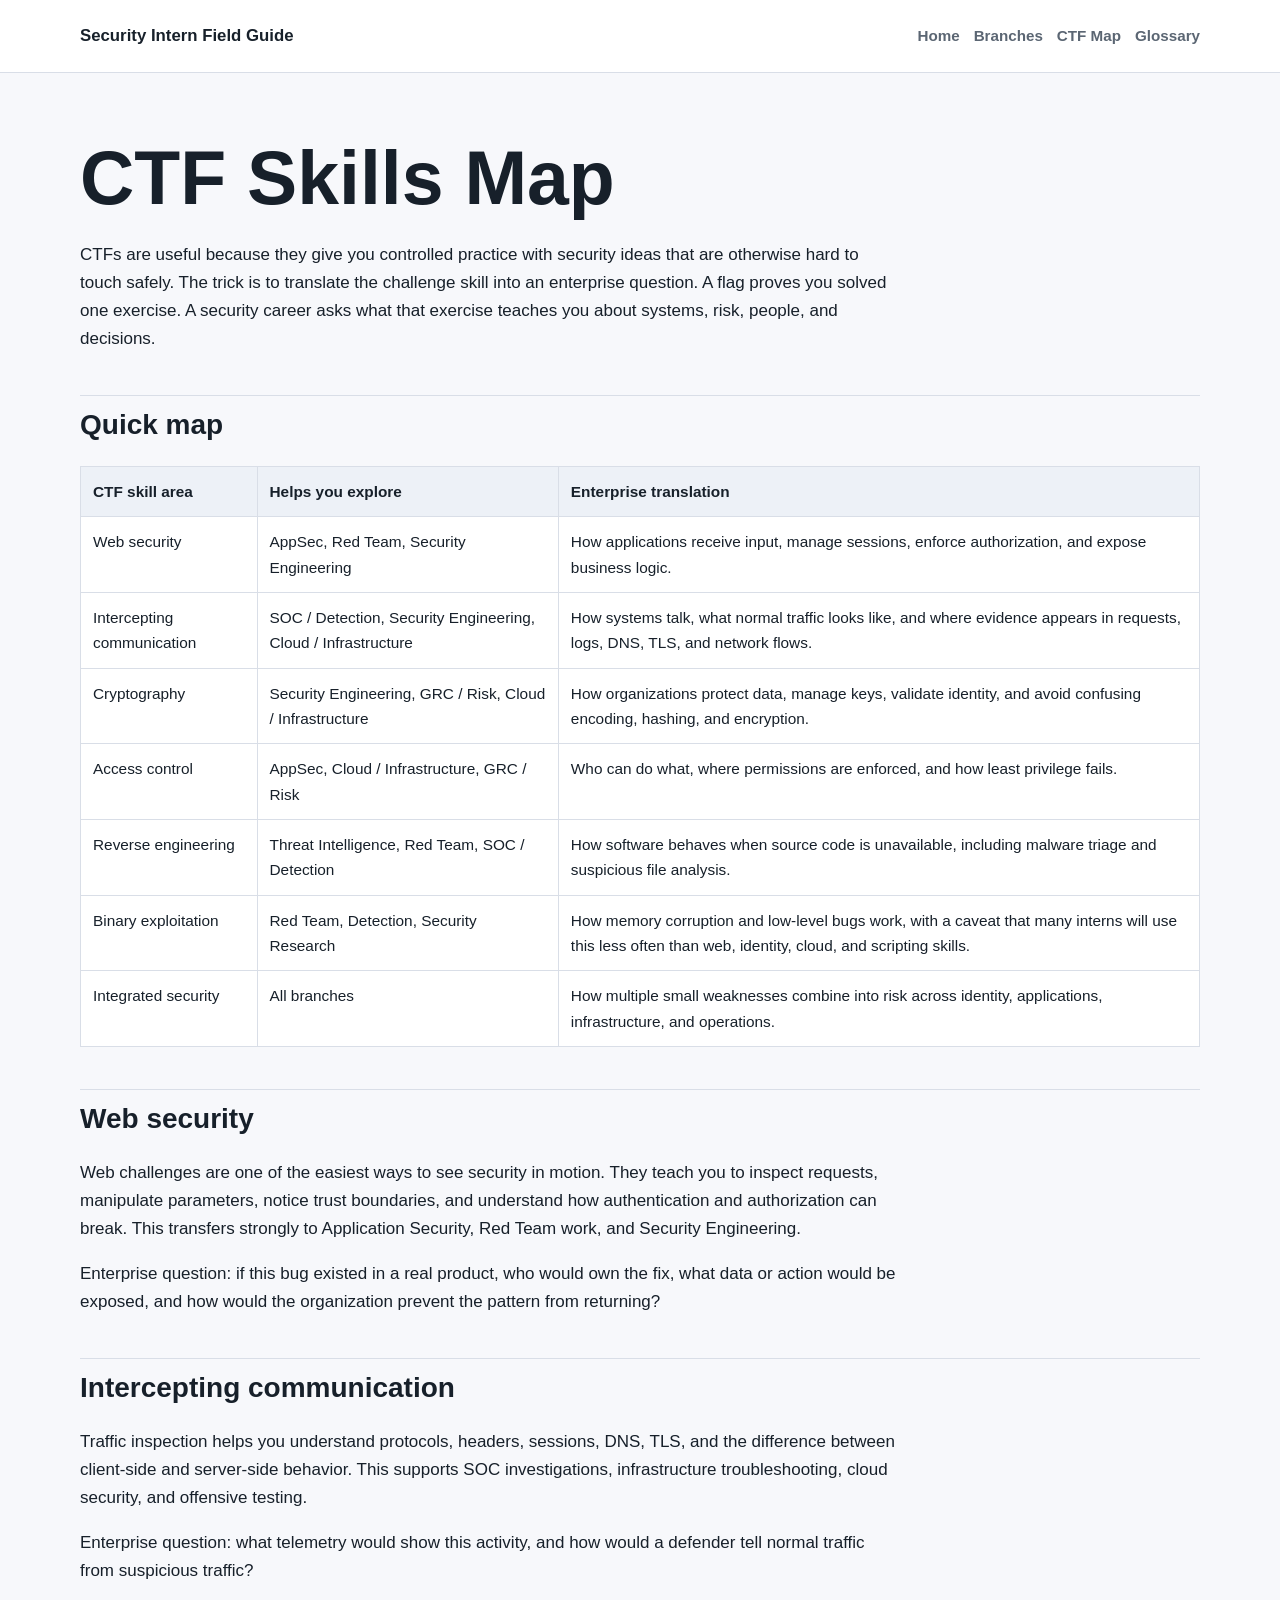
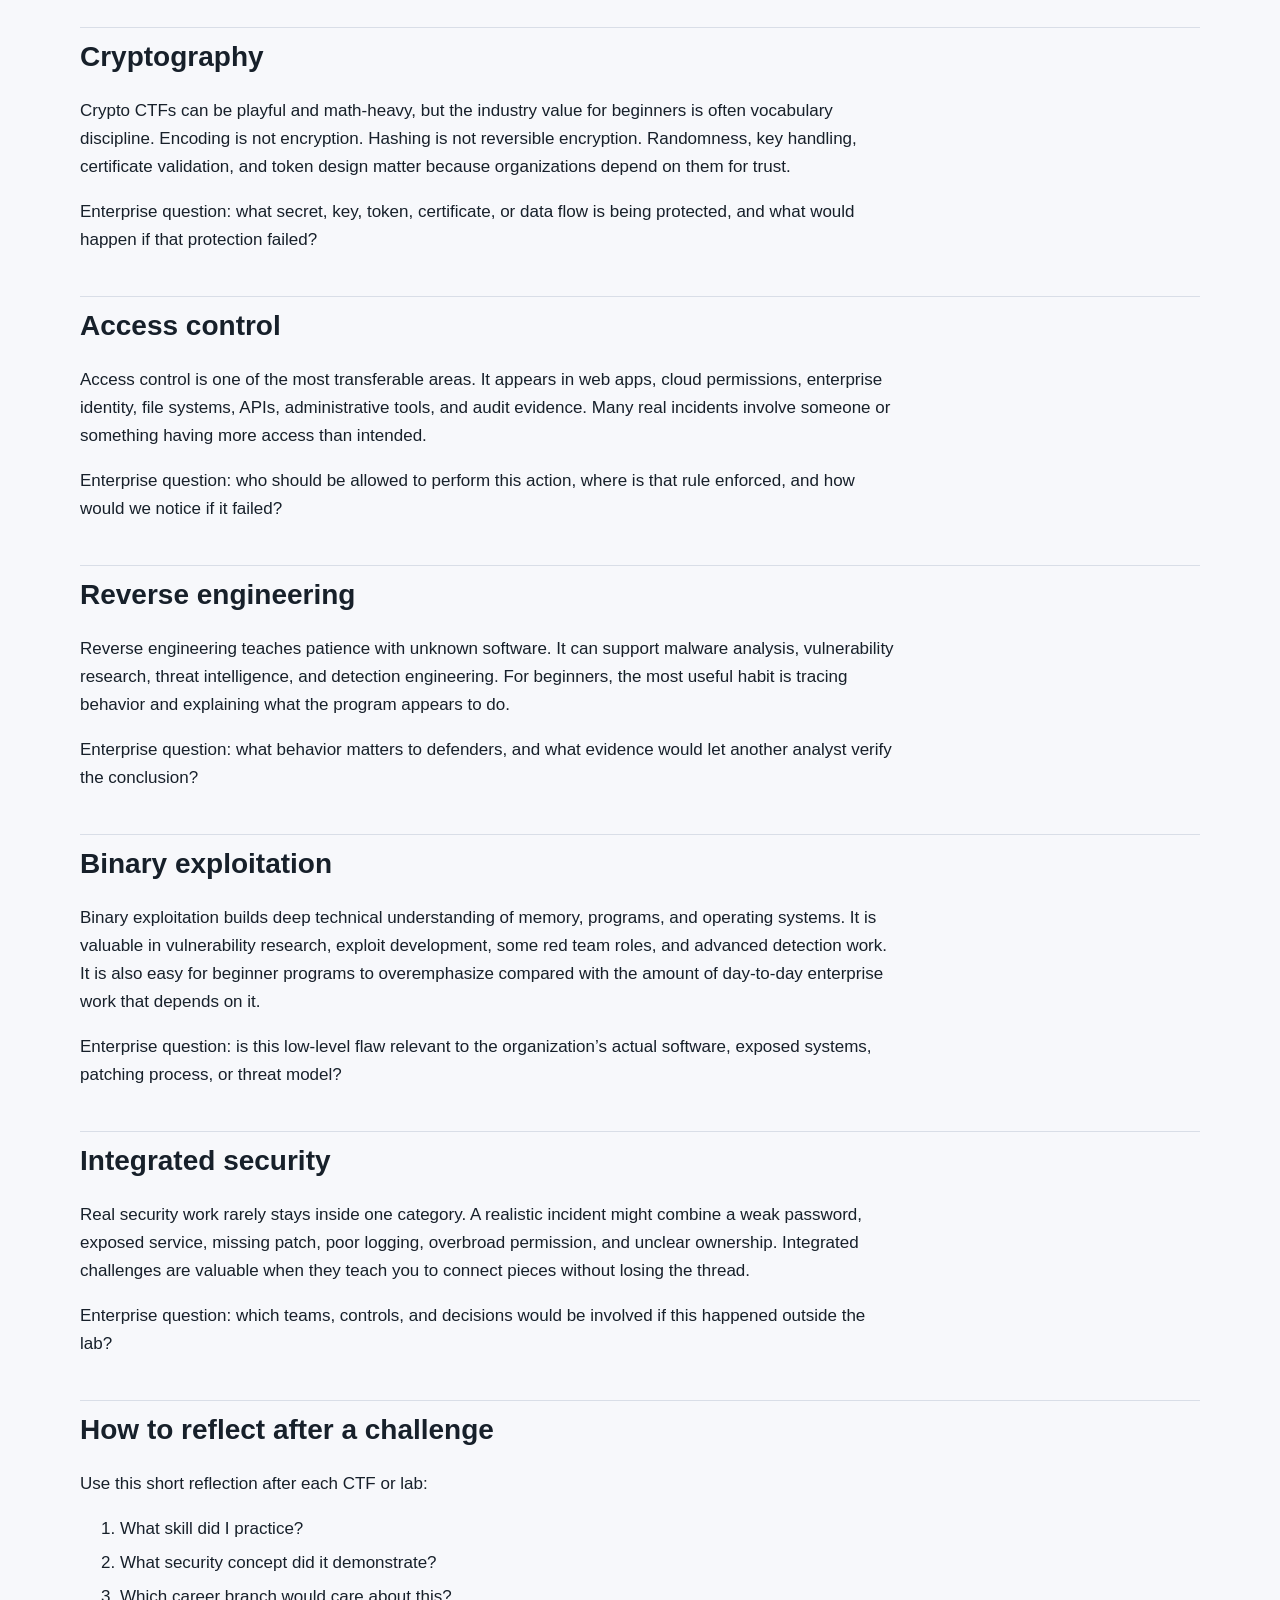
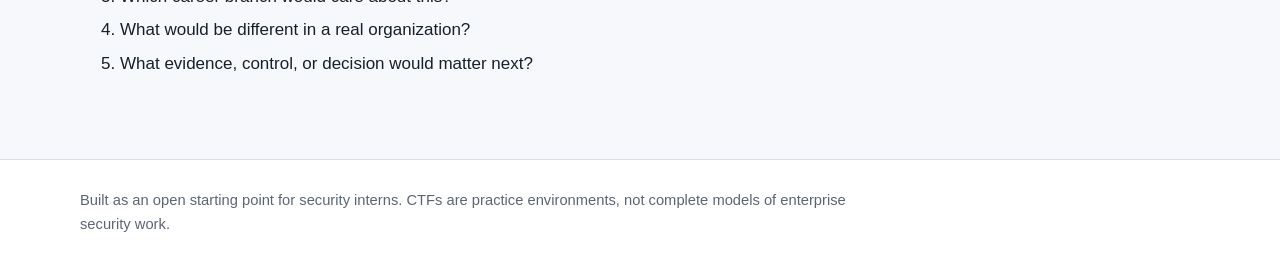
==== ctf-skills-map.html @ cdccdc78 "Codex init" ====
<!doctype html>
<html lang="en">
  <head>
    <meta charset="utf-8">
    <meta name="viewport" content="width=device-width, initial-scale=1">
    <title>CTF Skills Map | Security Intern Field Guide</title>
    <meta name="description" content="A beginner-friendly map of cybersecurity career branches, enterprise context, and CTF skills that transfer into real work.">
    <link rel="stylesheet" href="assets/css/style.css">
  </head>
  <body>
    <a class="skip-link" href="#content">Skip to content</a>
    <header class="site-header">
      <div class="wrap header-grid">
        <a class="brand" href="index.html">Security Intern Field Guide</a>
        <nav class="site-nav" aria-label="Primary navigation">
          <a href="index.html">Home</a>
          <a href="branches/soc-detection.html">Branches</a>
          <a href="ctf-skills-map.html">CTF Map</a>
          <a href="glossary.html">Glossary</a>
        </nav>
      </div>
    </header>
    <main id="content" class="wrap page-shell">
<h1>CTF Skills Map</h1>
<p>CTFs are useful because they give you controlled practice with security ideas that are otherwise hard to touch safely. The trick is to translate the challenge skill into an enterprise question. A flag proves you solved one exercise. A security career asks what that exercise teaches you about systems, risk, people, and decisions.</p>
<h2>Quick map</h2>
<table><thead><tr><th>CTF skill area</th><th>Helps you explore</th><th>Enterprise translation</th></tr></thead><tbody><tr><td>Web security</td><td>AppSec, Red Team, Security Engineering</td><td>How applications receive input, manage sessions, enforce authorization, and expose business logic.</td></tr><tr><td>Intercepting communication</td><td>SOC / Detection, Security Engineering, Cloud / Infrastructure</td><td>How systems talk, what normal traffic looks like, and where evidence appears in requests, logs, DNS, TLS, and network flows.</td></tr><tr><td>Cryptography</td><td>Security Engineering, GRC / Risk, Cloud / Infrastructure</td><td>How organizations protect data, manage keys, validate identity, and avoid confusing encoding, hashing, and encryption.</td></tr><tr><td>Access control</td><td>AppSec, Cloud / Infrastructure, GRC / Risk</td><td>Who can do what, where permissions are enforced, and how least privilege fails.</td></tr><tr><td>Reverse engineering</td><td>Threat Intelligence, Red Team, SOC / Detection</td><td>How software behaves when source code is unavailable, including malware triage and suspicious file analysis.</td></tr><tr><td>Binary exploitation</td><td>Red Team, Detection, Security Research</td><td>How memory corruption and low-level bugs work, with a caveat that many interns will use this less often than web, identity, cloud, and scripting skills.</td></tr><tr><td>Integrated security</td><td>All branches</td><td>How multiple small weaknesses combine into risk across identity, applications, infrastructure, and operations.</td></tr></tbody></table>
<h2>Web security</h2>
<p>Web challenges are one of the easiest ways to see security in motion. They teach you to inspect requests, manipulate parameters, notice trust boundaries, and understand how authentication and authorization can break. This transfers strongly to Application Security, Red Team work, and Security Engineering.</p>
<p>Enterprise question: if this bug existed in a real product, who would own the fix, what data or action would be exposed, and how would the organization prevent the pattern from returning?</p>
<h2>Intercepting communication</h2>
<p>Traffic inspection helps you understand protocols, headers, sessions, DNS, TLS, and the difference between client-side and server-side behavior. This supports SOC investigations, infrastructure troubleshooting, cloud security, and offensive testing.</p>
<p>Enterprise question: what telemetry would show this activity, and how would a defender tell normal traffic from suspicious traffic?</p>
<h2>Cryptography</h2>
<p>Crypto CTFs can be playful and math-heavy, but the industry value for beginners is often vocabulary discipline. Encoding is not encryption. Hashing is not reversible encryption. Randomness, key handling, certificate validation, and token design matter because organizations depend on them for trust.</p>
<p>Enterprise question: what secret, key, token, certificate, or data flow is being protected, and what would happen if that protection failed?</p>
<h2>Access control</h2>
<p>Access control is one of the most transferable areas. It appears in web apps, cloud permissions, enterprise identity, file systems, APIs, administrative tools, and audit evidence. Many real incidents involve someone or something having more access than intended.</p>
<p>Enterprise question: who should be allowed to perform this action, where is that rule enforced, and how would we notice if it failed?</p>
<h2>Reverse engineering</h2>
<p>Reverse engineering teaches patience with unknown software. It can support malware analysis, vulnerability research, threat intelligence, and detection engineering. For beginners, the most useful habit is tracing behavior and explaining what the program appears to do.</p>
<p>Enterprise question: what behavior matters to defenders, and what evidence would let another analyst verify the conclusion?</p>
<h2>Binary exploitation</h2>
<p>Binary exploitation builds deep technical understanding of memory, programs, and operating systems. It is valuable in vulnerability research, exploit development, some red team roles, and advanced detection work. It is also easy for beginner programs to overemphasize compared with the amount of day-to-day enterprise work that depends on it.</p>
<p>Enterprise question: is this low-level flaw relevant to the organization’s actual software, exposed systems, patching process, or threat model?</p>
<h2>Integrated security</h2>
<p>Real security work rarely stays inside one category. A realistic incident might combine a weak password, exposed service, missing patch, poor logging, overbroad permission, and unclear ownership. Integrated challenges are valuable when they teach you to connect pieces without losing the thread.</p>
<p>Enterprise question: which teams, controls, and decisions would be involved if this happened outside the lab?</p>
<h2>How to reflect after a challenge</h2>
<p>Use this short reflection after each CTF or lab:</p>
<ol>
<li>What skill did I practice?</li>
<li>What security concept did it demonstrate?</li>
<li>Which career branch would care about this?</li>
<li>What would be different in a real organization?</li>
<li>What evidence, control, or decision would matter next?</li>
</ol>
    </main>
    <footer class="site-footer">
      <div class="wrap">
        <p>Built as an open starting point for security interns. CTFs are practice environments, not complete models of enterprise security work.</p>
      </div>
    </footer>
  </body>
</html>
---- assets/css/style.css ----
:root {
  --bg: #f7f8fb;
  --paper: #ffffff;
  --ink: #17202a;
  --muted: #5b6673;
  --line: #d9dee7;
  --accent: #1f6f78;
  --accent-dark: #164f56;
  --soft: #eef7f7;
  --warn: #fff5df;
}

* {
  box-sizing: border-box;
}

body {
  margin: 0;
  background: var(--bg);
  color: var(--ink);
  font-family: -apple-system, BlinkMacSystemFont, "Segoe UI", sans-serif;
  font-size: 17px;
  line-height: 1.65;
}

a {
  color: var(--accent-dark);
  font-weight: 650;
}

a:hover {
  color: #0f3d43;
}

.wrap {
  width: min(1120px, calc(100% - 32px));
  margin: 0 auto;
}

.skip-link {
  position: absolute;
  left: -999px;
  top: 12px;
  background: var(--ink);
  color: white;
  padding: 8px 12px;
  z-index: 5;
}

.skip-link:focus {
  left: 12px;
}

.site-header {
  background: var(--paper);
  border-bottom: 1px solid var(--line);
}

.header-grid {
  min-height: 72px;
  display: flex;
  align-items: center;
  justify-content: space-between;
  gap: 24px;
}

.brand {
  color: var(--ink);
  font-size: 1.05rem;
  font-weight: 800;
  text-decoration: none;
}

.site-nav {
  display: flex;
  flex-wrap: wrap;
  gap: 14px;
}

.site-nav a {
  color: var(--muted);
  font-size: 0.95rem;
  text-decoration: none;
}

.page-shell {
  padding: 48px 0 64px;
}

.hero {
  padding: 38px 0 24px;
}

.eyebrow {
  color: var(--accent-dark);
  font-size: 0.85rem;
  font-weight: 800;
  letter-spacing: 0;
  text-transform: uppercase;
}

h1,
h2,
h3 {
  line-height: 1.2;
  letter-spacing: 0;
}

h1 {
  max-width: 780px;
  margin: 12px 0 18px;
  font-size: clamp(2.25rem, 7vw, 4.7rem);
}

h2 {
  margin-top: 42px;
  padding-top: 12px;
  border-top: 1px solid var(--line);
  font-size: 1.75rem;
}

h3 {
  margin-top: 28px;
  font-size: 1.2rem;
}

p {
  max-width: 820px;
}

ul,
ol {
  max-width: 860px;
}

li + li {
  margin-top: 0.35rem;
}

.lede {
  max-width: 820px;
  color: var(--muted);
  font-size: 1.25rem;
}

.grid {
  display: grid;
  grid-template-columns: repeat(auto-fit, minmax(240px, 1fr));
  gap: 16px;
  margin: 26px 0;
}

.card {
  min-height: 100%;
  padding: 18px;
  background: var(--paper);
  border: 1px solid var(--line);
  border-radius: 8px;
}

.card h3 {
  margin-top: 0;
}

.card p {
  margin-bottom: 0;
}

.callout {
  max-width: 860px;
  margin: 28px 0;
  padding: 18px 20px;
  background: var(--soft);
  border-left: 5px solid var(--accent);
  border-radius: 8px;
}

.note {
  max-width: 860px;
  margin: 28px 0;
  padding: 18px 20px;
  background: var(--warn);
  border-left: 5px solid #c27b24;
  border-radius: 8px;
}

.branch-nav {
  display: grid;
  grid-template-columns: repeat(auto-fit, minmax(220px, 1fr));
  gap: 12px;
  margin: 24px 0 36px;
}

.branch-nav a {
  display: block;
  padding: 14px 16px;
  background: var(--paper);
  border: 1px solid var(--line);
  border-radius: 8px;
  text-decoration: none;
}

table {
  width: 100%;
  margin: 24px 0;
  border-collapse: collapse;
  background: var(--paper);
  font-size: 0.96rem;
}

th,
td {
  padding: 12px;
  border: 1px solid var(--line);
  text-align: left;
  vertical-align: top;
}

th {
  background: #edf1f7;
}

code {
  padding: 0.12em 0.32em;
  background: #e9edf3;
  border-radius: 4px;
  font-size: 0.92em;
}

.site-footer {
  padding: 28px 0;
  color: var(--muted);
  background: var(--paper);
  border-top: 1px solid var(--line);
  font-size: 0.92rem;
}

.site-footer p {
  margin: 0;
}

@media (max-width: 760px) {
  body {
    font-size: 16px;
  }

  .header-grid {
    align-items: flex-start;
    flex-direction: column;
    padding: 16px 0;
  }

  .site-nav {
    gap: 10px 14px;
  }

  .page-shell {
    padding-top: 24px;
  }

  table {
    display: block;
    overflow-x: auto;
  }
}
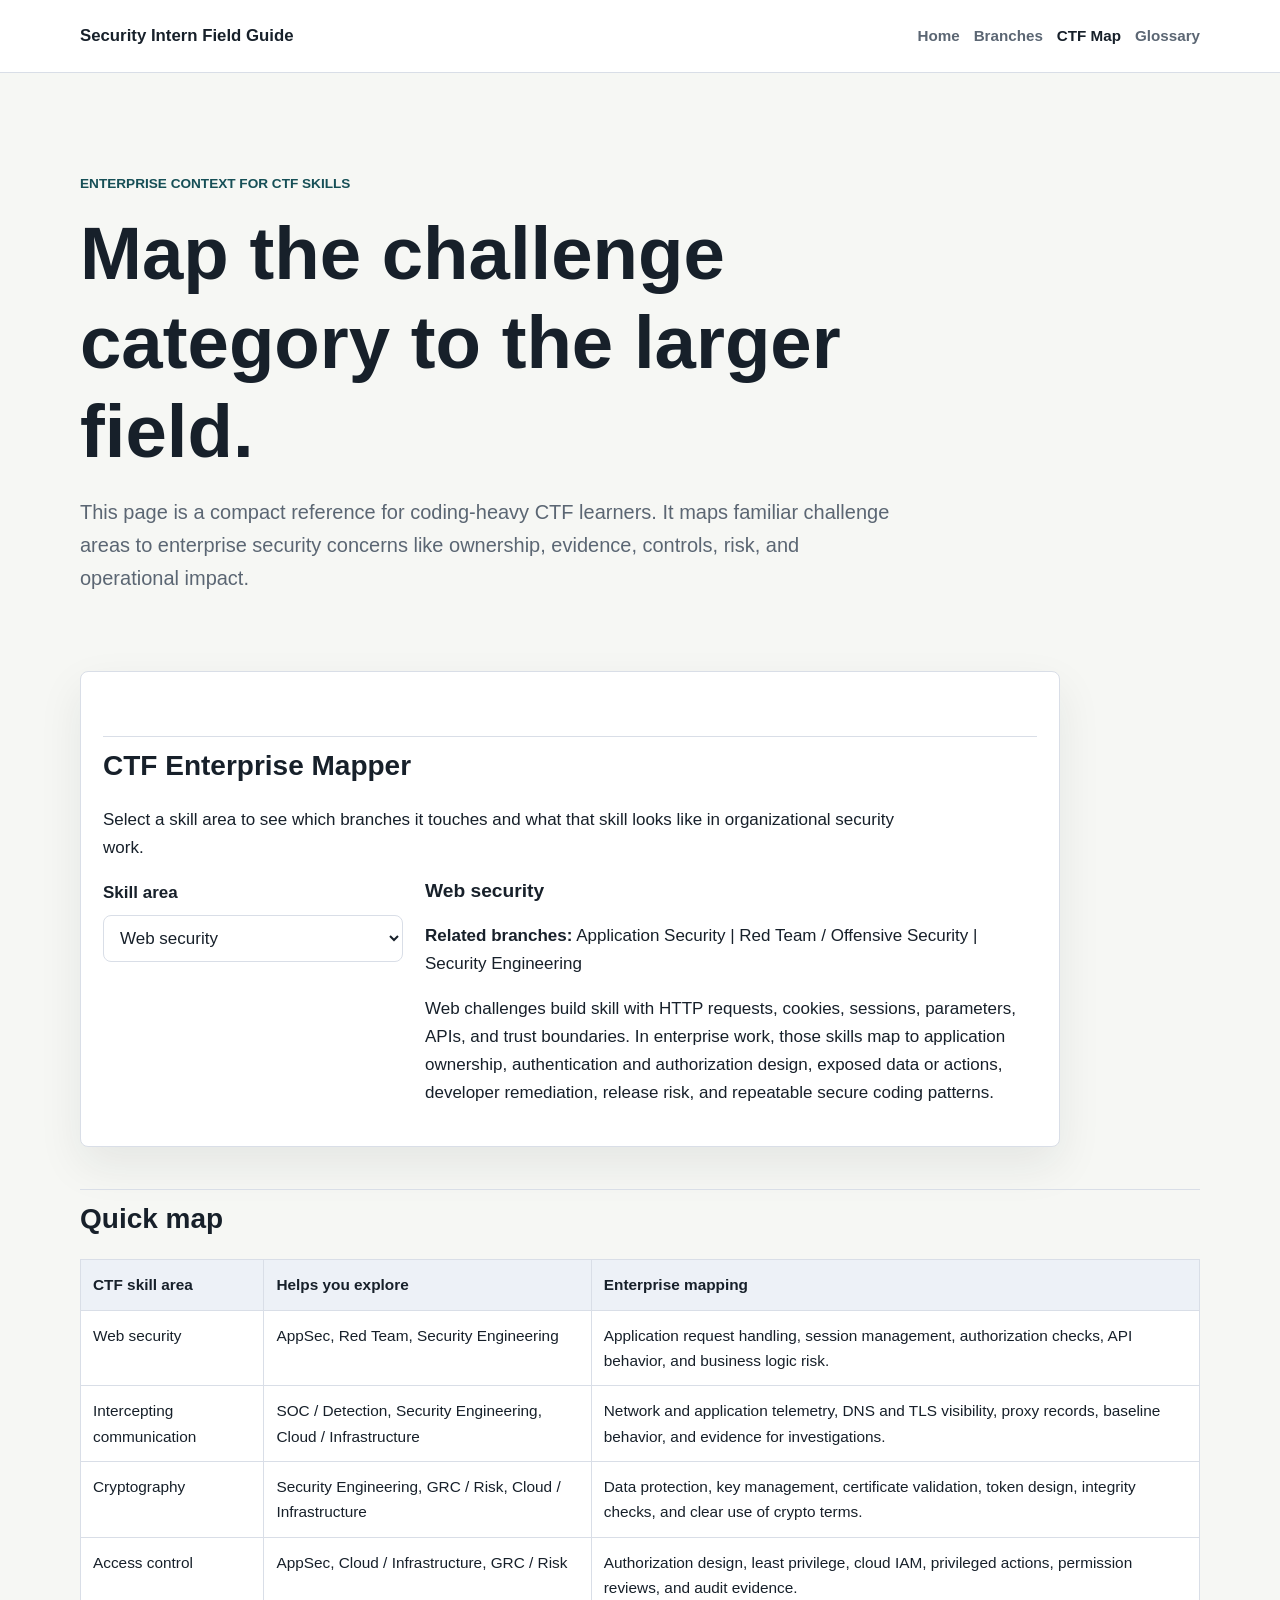
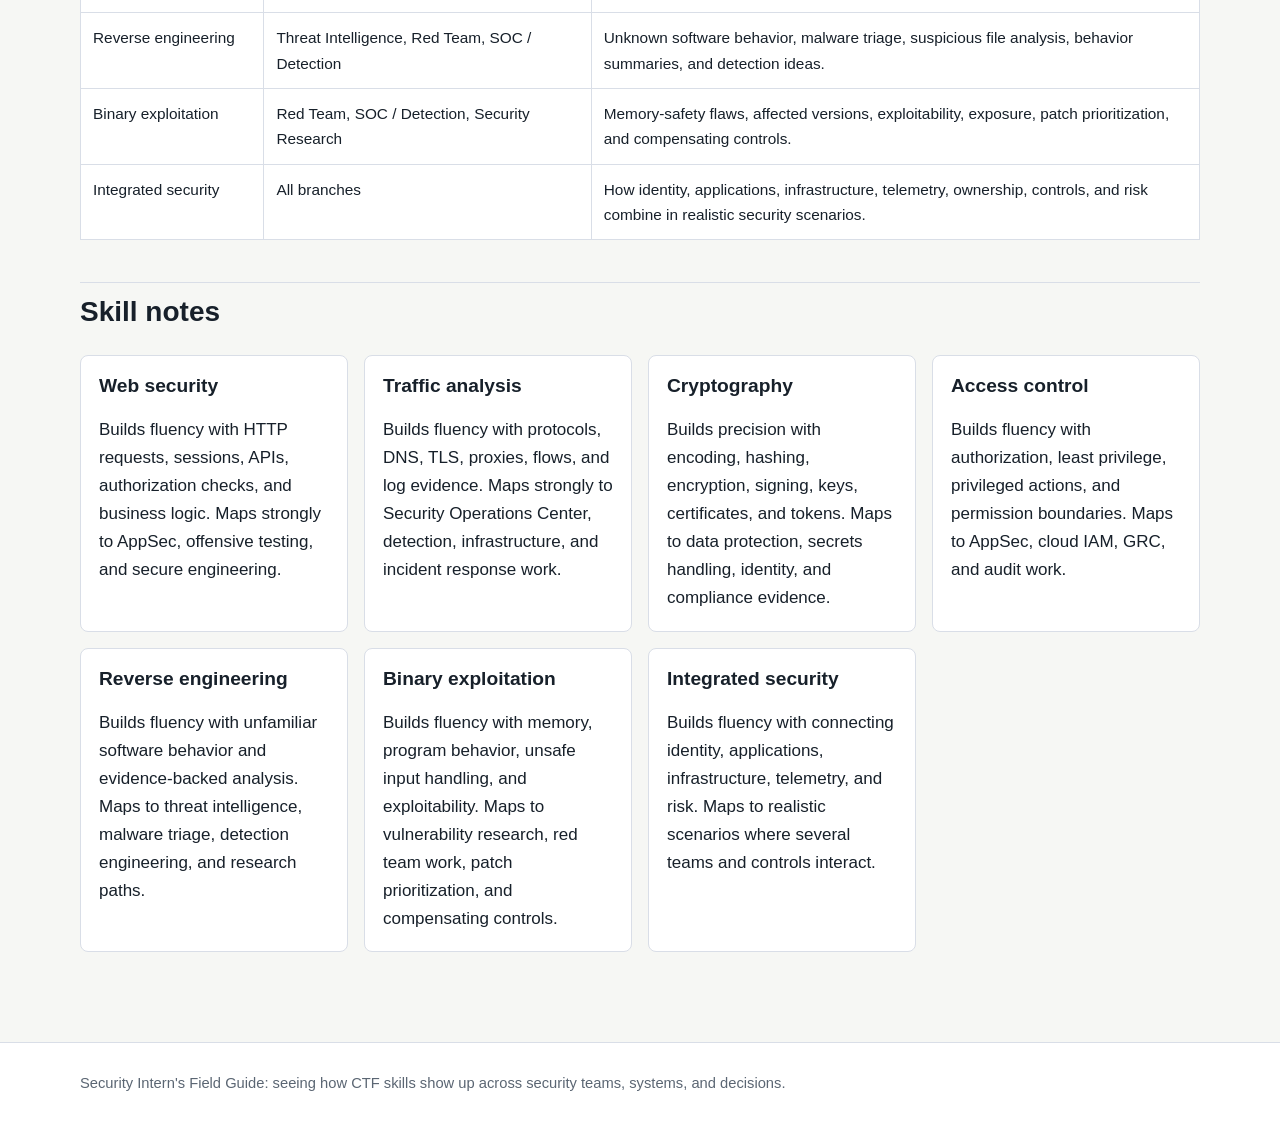
==== commit 366822fd: "v2" ====
--- a/ctf-skills-map.html
+++ b/ctf-skills-map.html
@@ -4,7 +4,7 @@
     <meta charset="utf-8">
     <meta name="viewport" content="width=device-width, initial-scale=1">
     <title>CTF Skills Map | Security Intern Field Guide</title>
-    <meta name="description" content="A beginner-friendly map of cybersecurity career branches, enterprise context, and CTF skills that transfer into real work.">
+    <meta name="description" content="Map beginner CTF skill areas to enterprise security context, career branches, and real-world security questions.">
     <link rel="stylesheet" href="assets/css/style.css">
   </head>
   <body>
@@ -15,51 +15,127 @@
         <nav class="site-nav" aria-label="Primary navigation">
           <a href="index.html">Home</a>
           <a href="branches/soc-detection.html">Branches</a>
-          <a href="ctf-skills-map.html">CTF Map</a>
+          <a href="ctf-skills-map.html" aria-current="page">CTF Map</a>
           <a href="glossary.html">Glossary</a>
         </nav>
       </div>
     </header>
     <main id="content" class="wrap page-shell">
-<h1>CTF Skills Map</h1>
-<p>CTFs are useful because they give you controlled practice with security ideas that are otherwise hard to touch safely. The trick is to translate the challenge skill into an enterprise question. A flag proves you solved one exercise. A security career asks what that exercise teaches you about systems, risk, people, and decisions.</p>
-<h2>Quick map</h2>
-<table><thead><tr><th>CTF skill area</th><th>Helps you explore</th><th>Enterprise translation</th></tr></thead><tbody><tr><td>Web security</td><td>AppSec, Red Team, Security Engineering</td><td>How applications receive input, manage sessions, enforce authorization, and expose business logic.</td></tr><tr><td>Intercepting communication</td><td>SOC / Detection, Security Engineering, Cloud / Infrastructure</td><td>How systems talk, what normal traffic looks like, and where evidence appears in requests, logs, DNS, TLS, and network flows.</td></tr><tr><td>Cryptography</td><td>Security Engineering, GRC / Risk, Cloud / Infrastructure</td><td>How organizations protect data, manage keys, validate identity, and avoid confusing encoding, hashing, and encryption.</td></tr><tr><td>Access control</td><td>AppSec, Cloud / Infrastructure, GRC / Risk</td><td>Who can do what, where permissions are enforced, and how least privilege fails.</td></tr><tr><td>Reverse engineering</td><td>Threat Intelligence, Red Team, SOC / Detection</td><td>How software behaves when source code is unavailable, including malware triage and suspicious file analysis.</td></tr><tr><td>Binary exploitation</td><td>Red Team, Detection, Security Research</td><td>How memory corruption and low-level bugs work, with a caveat that many interns will use this less often than web, identity, cloud, and scripting skills.</td></tr><tr><td>Integrated security</td><td>All branches</td><td>How multiple small weaknesses combine into risk across identity, applications, infrastructure, and operations.</td></tr></tbody></table>
-<h2>Web security</h2>
-<p>Web challenges are one of the easiest ways to see security in motion. They teach you to inspect requests, manipulate parameters, notice trust boundaries, and understand how authentication and authorization can break. This transfers strongly to Application Security, Red Team work, and Security Engineering.</p>
-<p>Enterprise question: if this bug existed in a real product, who would own the fix, what data or action would be exposed, and how would the organization prevent the pattern from returning?</p>
-<h2>Intercepting communication</h2>
-<p>Traffic inspection helps you understand protocols, headers, sessions, DNS, TLS, and the difference between client-side and server-side behavior. This supports SOC investigations, infrastructure troubleshooting, cloud security, and offensive testing.</p>
-<p>Enterprise question: what telemetry would show this activity, and how would a defender tell normal traffic from suspicious traffic?</p>
-<h2>Cryptography</h2>
-<p>Crypto CTFs can be playful and math-heavy, but the industry value for beginners is often vocabulary discipline. Encoding is not encryption. Hashing is not reversible encryption. Randomness, key handling, certificate validation, and token design matter because organizations depend on them for trust.</p>
-<p>Enterprise question: what secret, key, token, certificate, or data flow is being protected, and what would happen if that protection failed?</p>
-<h2>Access control</h2>
-<p>Access control is one of the most transferable areas. It appears in web apps, cloud permissions, enterprise identity, file systems, APIs, administrative tools, and audit evidence. Many real incidents involve someone or something having more access than intended.</p>
-<p>Enterprise question: who should be allowed to perform this action, where is that rule enforced, and how would we notice if it failed?</p>
-<h2>Reverse engineering</h2>
-<p>Reverse engineering teaches patience with unknown software. It can support malware analysis, vulnerability research, threat intelligence, and detection engineering. For beginners, the most useful habit is tracing behavior and explaining what the program appears to do.</p>
-<p>Enterprise question: what behavior matters to defenders, and what evidence would let another analyst verify the conclusion?</p>
-<h2>Binary exploitation</h2>
-<p>Binary exploitation builds deep technical understanding of memory, programs, and operating systems. It is valuable in vulnerability research, exploit development, some red team roles, and advanced detection work. It is also easy for beginner programs to overemphasize compared with the amount of day-to-day enterprise work that depends on it.</p>
-<p>Enterprise question: is this low-level flaw relevant to the organization’s actual software, exposed systems, patching process, or threat model?</p>
-<h2>Integrated security</h2>
-<p>Real security work rarely stays inside one category. A realistic incident might combine a weak password, exposed service, missing patch, poor logging, overbroad permission, and unclear ownership. Integrated challenges are valuable when they teach you to connect pieces without losing the thread.</p>
-<p>Enterprise question: which teams, controls, and decisions would be involved if this happened outside the lab?</p>
-<h2>How to reflect after a challenge</h2>
-<p>Use this short reflection after each CTF or lab:</p>
-<ol>
-<li>What skill did I practice?</li>
-<li>What security concept did it demonstrate?</li>
-<li>Which career branch would care about this?</li>
-<li>What would be different in a real organization?</li>
-<li>What evidence, control, or decision would matter next?</li>
-</ol>
+      <section class="hero">
+        <p class="eyebrow">Enterprise context for CTF skills</p>
+        <h1>Map the challenge category to the larger field.</h1>
+        <p class="lede">This page is a compact reference for coding-heavy CTF learners. It maps familiar challenge areas to enterprise security concerns like ownership, evidence, controls, risk, and operational impact.</p>
+      </section>
+
+      <section id="translator" class="translator" aria-labelledby="translator-title">
+        <h2 id="translator-title">CTF Enterprise Mapper</h2>
+        <p>Select a skill area to see which branches it touches and what that skill looks like in organizational security work.</p>
+        <div class="translator-grid">
+          <div>
+            <label for="skill-select">Skill area</label>
+            <select id="skill-select" data-translator-select>
+              <option value="web">Web security</option>
+              <option value="traffic">Intercepting communication</option>
+              <option value="crypto">Cryptography</option>
+              <option value="access">Access control</option>
+              <option value="reverse">Reverse engineering</option>
+              <option value="binary">Binary exploitation</option>
+              <option value="integrated">Integrated security</option>
+            </select>
+          </div>
+          <div class="translator-output" aria-live="polite">
+            <h3 data-translator-title>Web security</h3>
+            <p><strong>Related branches:</strong> <span data-translator-branches></span></p>
+            <p data-translator-body></p>
+          </div>
+        </div>
+      </section>
+
+      <h2>Quick map</h2>
+      <table>
+        <thead>
+          <tr>
+            <th>CTF skill area</th>
+            <th>Helps you explore</th>
+            <th>Enterprise mapping</th>
+          </tr>
+        </thead>
+        <tbody>
+          <tr>
+            <td>Web security</td>
+            <td>AppSec, Red Team, Security Engineering</td>
+            <td>Application request handling, session management, authorization checks, API behavior, and business logic risk.</td>
+          </tr>
+          <tr>
+            <td>Intercepting communication</td>
+            <td>SOC / Detection, Security Engineering, Cloud / Infrastructure</td>
+            <td>Network and application telemetry, DNS and TLS visibility, proxy records, baseline behavior, and evidence for investigations.</td>
+          </tr>
+          <tr>
+            <td>Cryptography</td>
+            <td>Security Engineering, GRC / Risk, Cloud / Infrastructure</td>
+            <td>Data protection, key management, certificate validation, token design, integrity checks, and clear use of crypto terms.</td>
+          </tr>
+          <tr>
+            <td>Access control</td>
+            <td>AppSec, Cloud / Infrastructure, GRC / Risk</td>
+            <td>Authorization design, least privilege, cloud IAM, privileged actions, permission reviews, and audit evidence.</td>
+          </tr>
+          <tr>
+            <td>Reverse engineering</td>
+            <td>Threat Intelligence, Red Team, SOC / Detection</td>
+            <td>Unknown software behavior, malware triage, suspicious file analysis, behavior summaries, and detection ideas.</td>
+          </tr>
+          <tr>
+            <td>Binary exploitation</td>
+            <td>Red Team, SOC / Detection, Security Research</td>
+            <td>Memory-safety flaws, affected versions, exploitability, exposure, patch prioritization, and compensating controls.</td>
+          </tr>
+          <tr>
+            <td>Integrated security</td>
+            <td>All branches</td>
+            <td>How identity, applications, infrastructure, telemetry, ownership, controls, and risk combine in realistic security scenarios.</td>
+          </tr>
+        </tbody>
+      </table>
+
+      <h2>Skill notes</h2>
+      <div class="grid">
+        <article class="card">
+          <h3>Web security</h3>
+          <p>Builds fluency with HTTP requests, sessions, APIs, authorization checks, and business logic. Maps strongly to AppSec, offensive testing, and secure engineering.</p>
+        </article>
+        <article class="card">
+          <h3>Traffic analysis</h3>
+          <p>Builds fluency with protocols, DNS, TLS, proxies, flows, and log evidence. Maps strongly to Security Operations Center, detection, infrastructure, and incident response work.</p>
+        </article>
+        <article class="card">
+          <h3>Cryptography</h3>
+          <p>Builds precision with encoding, hashing, encryption, signing, keys, certificates, and tokens. Maps to data protection, secrets handling, identity, and compliance evidence.</p>
+        </article>
+        <article class="card">
+          <h3>Access control</h3>
+          <p>Builds fluency with authorization, least privilege, privileged actions, and permission boundaries. Maps to AppSec, cloud IAM, GRC, and audit work.</p>
+        </article>
+        <article class="card">
+          <h3>Reverse engineering</h3>
+          <p>Builds fluency with unfamiliar software behavior and evidence-backed analysis. Maps to threat intelligence, malware triage, detection engineering, and research paths.</p>
+        </article>
+        <article class="card">
+          <h3>Binary exploitation</h3>
+          <p>Builds fluency with memory, program behavior, unsafe input handling, and exploitability. Maps to vulnerability research, red team work, patch prioritization, and compensating controls.</p>
+        </article>
+        <article class="card">
+          <h3>Integrated security</h3>
+          <p>Builds fluency with connecting identity, applications, infrastructure, telemetry, and risk. Maps to realistic scenarios where several teams and controls interact.</p>
+        </article>
+      </div>
     </main>
     <footer class="site-footer">
       <div class="wrap">
-        <p>Built as an open starting point for security interns. CTFs are practice environments, not complete models of enterprise security work.</p>
+        <p>Security Intern's Field Guide: seeing how CTF skills show up across security teams, systems, and decisions.</p>
       </div>
     </footer>
+    <script src="assets/js/ctf-translator.js"></script>
   </body>
 </html>
--- a/assets/css/style.css
+++ b/assets/css/style.css
@@ -1,5 +1,5 @@
 :root {
-  --bg: #f7f8fb;
+  --bg: #f6f7f4;
   --paper: #ffffff;
   --ink: #17202a;
   --muted: #5b6673;
@@ -8,6 +8,9 @@
   --accent-dark: #164f56;
   --soft: #eef7f7;
   --warn: #fff5df;
+  --deep: #202a44;
+  --success: #2f6f4e;
+  --shadow: 0 18px 45px rgba(23, 32, 42, 0.08);
 }
 
 * {
@@ -30,6 +33,13 @@
 
 a:hover {
   color: #0f3d43;
+}
+
+a:focus-visible,
+button:focus-visible,
+select:focus-visible {
+  outline: 3px solid rgba(31, 111, 120, 0.35);
+  outline-offset: 3px;
 }
 
 .wrap {
@@ -54,6 +64,9 @@
 .site-header {
   background: var(--paper);
   border-bottom: 1px solid var(--line);
+  position: sticky;
+  top: 0;
+  z-index: 4;
 }
 
 .header-grid {
@@ -83,12 +96,17 @@
   text-decoration: none;
 }
 
+.site-nav a:hover,
+.site-nav a[aria-current="page"] {
+  color: var(--ink);
+}
+
 .page-shell {
   padding: 48px 0 64px;
 }
 
 .hero {
-  padding: 38px 0 24px;
+  padding: 38px 0 30px;
 }
 
 .eyebrow {
@@ -109,7 +127,7 @@
 h1 {
   max-width: 780px;
   margin: 12px 0 18px;
-  font-size: clamp(2.25rem, 7vw, 4.7rem);
+  font-size: clamp(2.45rem, 6vw, 4.65rem);
 }
 
 h2 {
@@ -143,6 +161,26 @@
   font-size: 1.25rem;
 }
 
+.intro-panel {
+  max-width: 980px;
+  margin: 22px 0 34px;
+  padding: 22px;
+  background: var(--paper);
+  border: 1px solid var(--line);
+  border-radius: 8px;
+  box-shadow: var(--shadow);
+}
+
+.intro-panel h2 {
+  margin-top: 0;
+  padding-top: 0;
+  border-top: 0;
+}
+
+.intro-panel p:last-child {
+  margin-bottom: 0;
+}
+
 .grid {
   display: grid;
   grid-template-columns: repeat(auto-fit, minmax(240px, 1fr));
@@ -164,6 +202,40 @@
 
 .card p {
   margin-bottom: 0;
+}
+
+.card-link {
+  color: var(--ink);
+  text-decoration: none;
+}
+
+.card-link:hover {
+  border-color: rgba(31, 111, 120, 0.5);
+  transform: translateY(-2px);
+}
+
+.card-link p {
+  color: var(--muted);
+  font-weight: 400;
+}
+
+.meta {
+  display: flex;
+  flex-wrap: wrap;
+  gap: 8px;
+  margin: 14px 0;
+}
+
+.pill {
+  display: inline-flex;
+  align-items: center;
+  padding: 4px 9px;
+  color: var(--deep);
+  background: #edf1f7;
+  border: 1px solid var(--line);
+  border-radius: 999px;
+  font-size: 0.82rem;
+  font-weight: 750;
 }
 
 .callout {
@@ -200,6 +272,146 @@
   text-decoration: none;
 }
 
+.path-steps {
+  display: grid;
+  grid-template-columns: repeat(auto-fit, minmax(210px, 1fr));
+  gap: 14px;
+  margin: 22px 0 34px;
+  counter-reset: steps;
+}
+
+.path-steps article {
+  padding: 18px;
+  background: var(--paper);
+  border: 1px solid var(--line);
+  border-radius: 8px;
+}
+
+.path-steps article::before {
+  counter-increment: steps;
+  content: counter(steps);
+  display: inline-grid;
+  width: 32px;
+  height: 32px;
+  margin-bottom: 10px;
+  place-items: center;
+  color: white;
+  background: var(--accent);
+  border-radius: 50%;
+  font-weight: 800;
+}
+
+.path-steps h3 {
+  margin: 0 0 8px;
+}
+
+.path-steps p {
+  margin: 0;
+  color: var(--muted);
+}
+
+.translator {
+  max-width: 980px;
+  margin: 26px 0 38px;
+  padding: 22px;
+  background: var(--paper);
+  border: 1px solid var(--line);
+  border-radius: 8px;
+  box-shadow: var(--shadow);
+}
+
+.translator-grid {
+  display: grid;
+  grid-template-columns: minmax(220px, 300px) 1fr;
+  gap: 22px;
+  align-items: start;
+}
+
+.translator label {
+  display: block;
+  margin-bottom: 8px;
+  font-weight: 800;
+}
+
+.translator select {
+  width: 100%;
+  padding: 12px;
+  color: var(--ink);
+  background: white;
+  border: 1px solid var(--line);
+  border-radius: 8px;
+  font: inherit;
+}
+
+.translator-output h3 {
+  margin-top: 0;
+}
+
+.translator-output p {
+  max-width: none;
+}
+
+.prompt-list {
+  margin-bottom: 0;
+}
+
+.resource-list a,
+.next-link {
+  display: inline-block;
+  margin-top: 6px;
+}
+
+.branch-summary {
+  color: var(--muted);
+  font-size: 1.05rem;
+}
+
+.definition-list {
+  display: grid;
+  grid-template-columns: repeat(auto-fit, minmax(260px, 1fr));
+  gap: 14px;
+  margin-top: 24px;
+}
+
+.definition-list article {
+  padding: 16px;
+  background: var(--paper);
+  border: 1px solid var(--line);
+  border-radius: 8px;
+}
+
+.definition-list h2 {
+  margin: 0 0 8px;
+  padding: 0;
+  border: 0;
+  font-size: 1.05rem;
+}
+
+.definition-list p {
+  margin: 0;
+  color: var(--muted);
+}
+
+.tag-row {
+  display: flex;
+  flex-wrap: wrap;
+  gap: 6px;
+  margin-bottom: 10px;
+}
+
+.tag {
+  display: inline-flex;
+  align-items: center;
+  padding: 2px 7px;
+  color: var(--accent-dark);
+  background: var(--soft);
+  border: 1px solid rgba(31, 111, 120, 0.18);
+  border-radius: 999px;
+  font-size: 0.72rem;
+  font-weight: 800;
+  text-transform: uppercase;
+}
+
 table {
   width: 100%;
   margin: 24px 0;
@@ -262,4 +474,13 @@
     display: block;
     overflow-x: auto;
   }
-}
+
+  .translator-grid {
+    grid-template-columns: 1fr;
+  }
+
+  .intro-panel,
+  .translator {
+    padding: 18px;
+  }
+}
